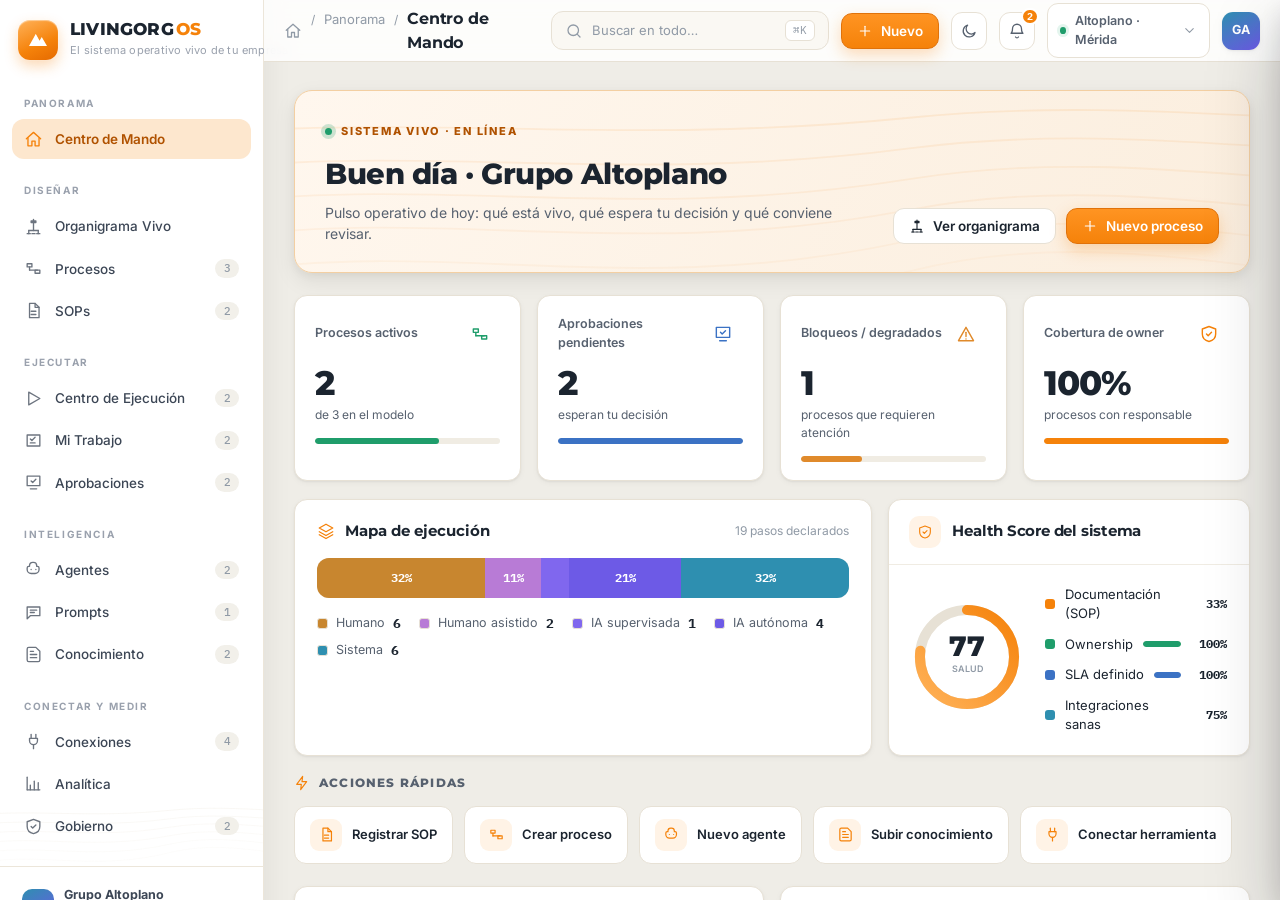
==== livingorg-os/index.html @ e72c079a "Agrega LIVINGORG OS standalone: bugs corregidos + módulo de Procesos rediseñado Nuevo directorio liv" ====
<!doctype html>
<html lang="es">
<head>
  <meta charset="utf-8" />
  <meta name="viewport" content="width=device-width, initial-scale=1" />
  <title>LIVINGORG OS · Sistema operativo vivo de tu empresa</title>
  <meta name="description" content="Dibuja cómo funciona tu empresa, decide qué hace una persona y qué la IA, ejecuta y guarda evidencia desde un solo mapa vivo." />
  <meta name="theme-color" content="#0C1420" />

  <!-- Tipografías Grupo Altoplano: Montserrat (display) + Inter (texto) + IBM Plex Mono (datos).
       Se cargan de internet; sin conexión, el sistema usa fuentes locales de respaldo. -->
  <link rel="preconnect" href="https://fonts.googleapis.com" />
  <link rel="preconnect" href="https://fonts.gstatic.com" crossorigin />
  <link href="https://fonts.googleapis.com/css2?family=Montserrat:wght@500;600;700;800&family=Inter:wght@400;500;600;700&family=IBM+Plex+Mono:wght@400;500;600&display=swap" rel="stylesheet" />

  <link rel="stylesheet" href="styles.css?v=20260830" />
</head>
<body>
  <!-- El motor construye toda la interfaz dentro de #app -->
  <div id="app" class="app"></div>

  <!-- 1) Configuración (esto editas)   2) Motor (esto normalmente no)
       El "?v=" evita que el navegador sirva una versión vieja en caché tras
       cada despliegue. Súbelo (fecha de hoy) cada vez que publiques cambios
       de config.js, app.js o styles.css. -->
  <script src="js/config.js?v=20260830"></script>
  <script src="js/app.js?v=20260830"></script>
</body>
</html>
---- livingorg-os/styles.css ----
/* ============================================================================
   LIVINGORG OS — SISTEMA DE DISEÑO  ·  Identidad Grupo Altoplano
   ----------------------------------------------------------------------------
   DOS TEMAS por tokens:  data-theme="light"  (blanco, por defecto)
                          data-theme="dark"   (sidebar navy)
   Cambia la marca desde :root sin tocar el resto. Pensado para reskin de
   software existente: usa estas variables y clases como "pack" reutilizable.
   ============================================================================ */

:root{
  /* --- Marca Altoplano (naranja / ámbar) --- */
  --brand:        #F5820A;
  --brand-strong: #E0720A;
  --brand-ink:    #B05200;   /* naranja para texto sobre claro (AA) */
  --brand-soft:   #FFF3E6;
  --brand-tint:   #FDE7CE;
  --brand-line:   #F3CFA2;
  --amber:        #FFC24A;
  --amber-soft:   #FFF5DE;

  /* --- Superficies (tema claro por defecto) --- */
  --canvas:   #EFEDE7;
  --surface:  #FFFFFF;
  --surface-2:#FAF8F3;
  --surface-3:#F2F0EA;
  --line:     #E7E1D5;
  --line-2:   #F0ECE3;

  /* --- Texto --- */
  --tx:   #1B242F;
  --tx-2: #57616F;
  --tx-3: #909AA6;

  /* --- Semántica de actores (Humano / IA / Sistema) --- */
  --a-h:   #C8862F;
  --a-hai: #B87BD6;
  --a-aih: #8067EE;
  --a-ai:  #6D5AE6;
  --a-sys: #2E8FB0;

  /* --- Estados --- */
  --ok:   #1F9D6B;  --ok-soft:#E4F5EE;
  --warn: #E08A2B;  --warn-soft:#FCEFDC;
  --err:  #D84C4C;  --err-soft:#FBE9E9;
  --info: #3B72C4;  --info-soft:#E7EFFB;

  /* --- Chrome oscuro (referencia para tokens del tema oscuro) --- */
  --ink:      #0C1420;
  --ink-2:    #121D2C;
  --ink-line: #23334A;
  --ink-text: #C4CFDE;
  --ink-mut:  #75879F;

  /* --- COMPONENTES TEMATIZABLES ------------------------------------------- */
  /* Sidebar */
  --side-bg:        #FFFFFF;
  --side-shadow:    6px 0 24px rgba(26,20,10,.05);
  --side-line:      #ECE6DA;
  --side-text:      #3C4655;
  --side-mut:       #9AA1AD;
  --side-hover:     #F3F1EC;
  --side-active-bg: var(--brand-tint);
  --side-active-tx: var(--brand-ink);
  --side-accent:    var(--brand);
  --side-brandname: var(--tx);
  --side-suffix:    var(--brand);
  --side-topo:      #E9E3D6;
  --side-count-bg:  var(--surface-3);
  --side-count-tx:  var(--tx-3);

  /* Topbar */
  --topbar-bg: rgba(255,255,255,.85);

  /* Hero del dashboard */
  --hero-bg:        linear-gradient(120deg,#FFF7EE 0%, #FBEEDE 100%);
  --hero-border:    var(--brand-line);
  --hero-text:      var(--tx);
  --hero-sub:       var(--tx-2);
  --hero-eyebrow:   var(--brand-ink);
  --hero-topo:      #F5820A;
  --hero-topo-op:   .10;
  --hero-btn-bg:    #FFFFFF;
  --hero-btn-border:var(--line);
  --hero-btn-tx:    var(--tx);
  --hero-btn-hover: var(--surface-2);

  /* --- Forma --- */
  --r-sm: 9px;
  --r:    13px;
  --r-lg: 18px;
  --r-xl: 26px;
  --r-pill: 999px;

  --sh-1: 0 1px 2px rgba(26,20,10,.05), 0 2px 6px rgba(26,20,10,.04);
  --sh-2: 0 8px 22px rgba(26,20,10,.08), 0 3px 8px rgba(26,20,10,.05);
  --sh-3: 0 30px 70px rgba(12,20,32,.22), 0 10px 26px rgba(12,20,32,.12);
  --sh-brand: 0 6px 16px rgba(245,130,10,.28);

  --ff-display: "Montserrat", "Inter", system-ui, sans-serif;
  --ff-body:    "Inter", system-ui, -apple-system, "Segoe UI", Roboto, sans-serif;
  --ff-mono:    "IBM Plex Mono", ui-monospace, SFMono-Regular, Menlo, monospace;

  --sidebar-w: 264px;
  --topbar-h:  62px;
}

/* ============================================================================
   TEMA OSCURO  (sidebar navy + hero navy; el contenido sigue claro)
   ============================================================================ */
[data-theme="dark"]{
  --side-bg:        radial-gradient(120% 60% at 50% -10%, #16233a 0%, transparent 60%), #0C1420;
  --side-shadow:    none;
  --side-line:      #23334A;
  --side-text:      #C4CFDE;
  --side-mut:       #75879F;
  --side-hover:     #121D2C;
  --side-active-bg: linear-gradient(90deg,rgba(245,130,10,.20),rgba(245,130,10,.05));
  --side-active-tx: #FFFFFF;
  --side-accent:    var(--amber);
  --side-brandname: #FFFFFF;
  --side-suffix:    var(--amber);
  --side-topo:      #2B3C56;
  --side-count-bg:  rgba(255,255,255,.06);
  --side-count-tx:  var(--ink-mut);

  --hero-bg:        linear-gradient(120deg,#12203a 0%, #0C1420 60%);
  --hero-border:    var(--line);
  --hero-text:      #FFFFFF;
  --hero-sub:       #AEBBCD;
  --hero-eyebrow:   var(--amber);
  --hero-topo:      #FF9422;
  --hero-topo-op:   .14;
  --hero-btn-bg:    rgba(255,255,255,.08);
  --hero-btn-border:rgba(255,255,255,.16);
  --hero-btn-tx:    #FFFFFF;
  --hero-btn-hover: rgba(255,255,255,.15);
}

*{ box-sizing:border-box; }
svg.ico{ width:18px; height:18px; flex:none; display:block; }
html,body{ height:100%; }
body{
  margin:0; font-family:var(--ff-body); color:var(--tx);
  background:var(--canvas); font-size:14px; line-height:1.5;
  -webkit-font-smoothing:antialiased; text-rendering:optimizeLegibility;
}
h1,h2,h3,h4{ font-family:var(--ff-display); font-weight:700; letter-spacing:-.015em; margin:0; color:var(--tx); }
h1{ font-weight:800; }
a{ color:var(--brand-ink); text-decoration:none; }
button{ font-family:inherit; }
::selection{ background:var(--brand-tint); color:var(--brand-ink); }

*::-webkit-scrollbar{ width:11px; height:11px; }
*::-webkit-scrollbar-thumb{ background:#d9cfbe; border-radius:20px; border:3px solid transparent; background-clip:content-box; }
*::-webkit-scrollbar-thumb:hover{ background:#c7bca7; background-clip:content-box; }

/* Firma: curvas de nivel topográficas -------------------------------------- */
.topo{ position:absolute; inset:0; pointer-events:none; overflow:hidden; }
.topo svg{ position:absolute; width:140%; height:auto; }
.topo path{ fill:none; }

/* ============================================================================
   LAYOUT
   ============================================================================ */
.app{ display:grid; grid-template-columns:var(--sidebar-w) 1fr; height:100vh; overflow:hidden; }
.app.collapsed{ --sidebar-w:76px; }

/* ---- Barra lateral --------------------------------------------------------*/
.sidebar{
  background:var(--side-bg); color:var(--side-text); display:flex; flex-direction:column;
  border-right:1px solid var(--side-line); min-width:0; position:relative; box-shadow:var(--side-shadow); z-index:2;
}
.brand{ display:flex; align-items:center; gap:12px; padding:20px 18px 18px; position:relative; z-index:1; }
.brand .mark{ width:40px; height:40px; flex:none; border-radius:12px; display:grid; place-items:center;
  background:linear-gradient(155deg,#FFB259,#F5820A 60%,#E56A00);
  box-shadow:0 0 0 1px rgba(255,255,255,.10), inset 0 1px 1px rgba(255,255,255,.45), 0 6px 14px rgba(245,130,10,.30); }
.brand .mark svg{ width:24px; height:24px; display:block; }
.brand .name{ font-family:var(--ff-display); font-weight:800; font-size:17px; color:var(--side-brandname); letter-spacing:.2px; white-space:nowrap; line-height:1; }
.brand .name span{ color:var(--side-suffix); font-weight:800; margin-left:2px; }
.brand .tag{ font-size:11px; color:var(--side-mut); margin-top:4px; white-space:nowrap; letter-spacing:.02em; }
.collapsed .brand{ justify-content:center; padding:20px 0 18px; }
.collapsed .brand .txt{ display:none; }

.sidebar .topo{ inset:auto 0 0 0; height:180px; color:var(--side-topo); opacity:.55; z-index:0; }

.nav{ flex:1; overflow-y:auto; padding:6px 12px 18px; position:relative; z-index:1; }
.nav-group{ margin-top:18px; }
.nav-group:first-child{ margin-top:6px; }
.nav-group > .g-title{
  font-size:10px; text-transform:uppercase; letter-spacing:.16em; color:var(--side-mut);
  padding:6px 12px; font-weight:700;
}
.collapsed .g-title{ opacity:0; height:10px; padding:0; overflow:hidden; }
.nav-item{
  display:flex; align-items:center; gap:12px; padding:10px 12px; border-radius:12px;
  color:var(--side-text); cursor:pointer; font-size:13.5px; font-weight:500; white-space:nowrap;
  position:relative; transition:background .14s, color .14s; margin:2px 0;
}
.nav-item:hover{ background:var(--side-hover); }
.nav-item.active{ background:var(--side-active-bg); color:var(--side-active-tx); font-weight:600; }
.nav-item.active .ico{ color:var(--side-accent); opacity:1; }
[data-theme="dark"] .nav-item.active::before{ content:""; position:absolute; left:-2px; top:9px; bottom:9px; width:3px; border-radius:0 3px 3px 0; background:linear-gradient(var(--amber),var(--brand)); }
.nav-item .ico{ flex:none; width:19px; height:19px; opacity:.75; }
.nav-item:hover .ico{ opacity:1; }
.nav-item .count{ margin-left:auto; font-size:11px; color:var(--side-count-tx); font-family:var(--ff-mono);
  background:var(--side-count-bg); padding:1px 8px; border-radius:20px; min-width:24px; text-align:center; }
.nav-item.active .count{ color:var(--brand-ink); background:#fff; }
[data-theme="dark"] .nav-item.active .count{ color:var(--amber); background:rgba(245,130,10,.14); }
.collapsed .nav-item{ justify-content:center; padding:12px 0; }
.collapsed .nav-item .txt, .collapsed .nav-item .count{ display:none; }

.side-foot{ padding:12px; border-top:1px solid var(--side-line); position:relative; z-index:1; }
.side-user{ display:flex; align-items:center; gap:10px; padding:8px 10px; border-radius:12px; cursor:pointer; }
.side-user:hover{ background:var(--side-hover); }
.side-user .av{ width:32px; height:32px; border-radius:10px; flex:none; display:grid; place-items:center;
  color:#fff; font-weight:700; font-size:12px; background:linear-gradient(150deg,var(--a-sys),var(--a-ai)); }
.side-user .su-txt b{ display:block; color:var(--side-text); font-size:12.5px; font-weight:700; line-height:1.2; }
.side-user .su-txt span{ font-size:11px; color:var(--side-mut); }
.collapsed .side-user .su-txt, .collapsed .collapse-btn .txt{ display:none; }
.collapse-btn{
  width:100%; display:flex; align-items:center; gap:11px; background:transparent; border:0; color:var(--side-mut);
  padding:9px 10px; border-radius:10px; cursor:pointer; font-size:12.5px; margin-top:4px; transition:.14s;
}
.collapse-btn:hover{ background:var(--side-hover); color:var(--side-text); }
.collapse-btn .ico{ transition:transform .2s; }
.collapsed .collapse-btn .ico{ transform:rotate(180deg); }

/* ---- Área principal -------------------------------------------------------*/
.main{ display:flex; flex-direction:column; min-width:0; height:100vh; }
.topbar{
  height:var(--topbar-h); flex:none; background:var(--topbar-bg); backdrop-filter:saturate(140%) blur(8px);
  border-bottom:1px solid var(--line); display:flex; align-items:center; gap:12px; padding:0 20px; z-index:20;
}
.crumb{ display:flex; align-items:baseline; gap:9px; }
.crumb .home{ color:var(--tx-3); display:flex; align-self:center; }
.crumb .sep{ color:var(--tx-3); font-size:12px; }
.crumb .cur{ font-family:var(--ff-display); font-weight:700; font-size:15.5px; letter-spacing:-.01em; }
.top-spacer{ flex:1; }
.search{
  display:flex; align-items:center; gap:9px; background:var(--surface-2); border:1px solid var(--line);
  border-radius:12px; padding:8px 13px; color:var(--tx-3); cursor:text; width:300px; max-width:30vw; transition:.14s;
}
.search:hover{ border-color:var(--brand-line); background:var(--surface); }
.search .lbl{ font-size:13px; }
.search .kbd{ margin-left:auto; font-family:var(--ff-mono); font-size:11px; background:var(--surface); border:1px solid var(--line);
  border-radius:6px; padding:1px 7px; color:var(--tx-3); }
.top-btn{ display:grid; place-items:center; width:38px; height:38px; border-radius:11px; border:1px solid var(--line);
  background:var(--surface); color:var(--tx-2); cursor:pointer; position:relative; transition:.14s; }
.top-btn:hover{ border-color:var(--brand-line); color:var(--brand-ink); background:var(--brand-soft); }
.top-btn .dot{ position:absolute; top:-5px; right:-5px; min-width:17px; height:17px; padding:0 4px; border-radius:20px;
  background:var(--brand); color:#fff; font-size:9.5px; font-weight:800; display:grid; place-items:center; border:2px solid var(--surface); font-family:var(--ff-mono); }
.ws-pick{ display:flex; align-items:center; gap:9px; padding:8px 12px; border:1px solid var(--line); border-radius:11px;
  background:var(--surface); cursor:pointer; font-size:12.5px; font-weight:600; color:var(--tx-2); transition:.14s; }
.ws-pick:hover{ border-color:var(--brand-line); }
.ws-pick .dot{ width:7px; height:7px; border-radius:50%; background:var(--ok); box-shadow:0 0 0 3px var(--ok-soft); }
.ws-pick .ico{ width:15px; height:15px; color:var(--tx-3); }
.avatar{ width:38px; height:38px; border-radius:11px; background:linear-gradient(150deg,var(--a-sys),var(--a-ai)); color:#fff;
  display:grid; place-items:center; font-weight:700; font-size:12.5px; flex:none; cursor:pointer; box-shadow:var(--sh-1); }

.view{ flex:1; overflow-y:auto; }
.wrap{ max-width:1240px; margin:0 auto; padding:28px 30px 90px; }
.wrap.wide{ max-width:none; }
.route-in{ animation:routeIn .32s cubic-bezier(.22,.61,.36,1); }
@keyframes routeIn{ from{ opacity:0; transform:translateY(8px); } to{ opacity:1; transform:none; } }

/* ============================================================================
   COMPONENTES BÁSICOS
   ============================================================================ */
.btn{
  display:inline-flex; align-items:center; gap:8px; border:1px solid var(--line); background:var(--surface);
  color:var(--tx); padding:9px 15px; border-radius:11px; font-size:13.5px; font-weight:600; cursor:pointer;
  transition:.14s; white-space:nowrap;
}
.btn:hover{ border-color:#d9cfbc; background:var(--surface-2); }
.btn .ico{ width:16px; height:16px; }
.btn.primary{ background:linear-gradient(180deg,#FF9422,var(--brand)); border-color:var(--brand-strong); color:#fff; box-shadow:var(--sh-brand); }
.btn.primary:hover{ background:linear-gradient(180deg,var(--brand),var(--brand-strong)); border-color:var(--brand-strong); transform:translateY(-1px); }
.btn.primary:active{ transform:none; }
.btn.ghost{ background:transparent; border-color:transparent; color:var(--tx-2); }
.btn.ghost:hover{ background:var(--surface-3); color:var(--tx); }
.btn.danger{ color:var(--err); border-color:#eecaca; }
.btn.danger:hover{ background:var(--err-soft); }
.btn.sm{ padding:6px 12px; font-size:12.5px; border-radius:9px; }
.btn.icon{ padding:9px; }
.btn.icon.sm{ padding:6px; }
.btn:focus-visible, .top-btn:focus-visible, .nav-item:focus-visible{ outline:2px solid var(--brand); outline-offset:2px; }

.pagehead{ display:flex; align-items:flex-end; gap:16px; margin-bottom:24px; }
.pagehead .h-txt .eyebrow{ font-size:11px; font-weight:800; letter-spacing:.14em; text-transform:uppercase; color:var(--brand-ink);
  display:inline-flex; align-items:center; gap:8px; margin-bottom:10px; }
.pagehead .h-txt .eyebrow::after{ content:""; width:26px; height:2px; border-radius:2px; background:var(--brand); }
.pagehead .h-txt h1{ font-size:27px; }
.pagehead .h-txt p{ color:var(--tx-2); margin:8px 0 0; max-width:64ch; font-size:14px; }
.pagehead .h-actions{ margin-left:auto; display:flex; gap:9px; }

/* Badges / chips ------------------------------------------------------------*/
.badge{ display:inline-flex; align-items:center; gap:6px; font-size:12px; font-weight:600; padding:3px 10px;
  border-radius:20px; background:var(--surface-3); color:var(--tx-2); white-space:nowrap; border:1px solid var(--line-2); }
.badge .ico{ width:13px; height:13px; }
.badge .d{ width:7px; height:7px; border-radius:50%; background:currentColor; }
.badge.ring .d{ background:transparent; box-shadow:inset 0 0 0 1.5px currentColor; }
.badge.hollow .d{ background:transparent; border:1.5px solid currentColor; }
.badge.pulse .d{ animation:pulse 1.8s ease-in-out infinite; }
.badge.solid{ background:var(--brand-soft); color:var(--brand-ink); border-color:var(--brand-line); }

.actor{ display:inline-flex; align-items:center; gap:6px; font-size:11.5px; font-weight:700; padding:3px 9px 3px 6px;
  border-radius:7px; color:#fff; letter-spacing:.02em; }
.actor .k{ font-family:var(--ff-mono); font-size:10px; opacity:.95; background:rgba(255,255,255,.22); padding:1px 5px; border-radius:5px; }

.risk-pill{ font-size:12px; font-weight:700; padding:3px 10px; border-radius:7px; }

/* Tarjetas ------------------------------------------------------------------*/
.card{ background:var(--surface); border:1px solid var(--line); border-radius:var(--r); box-shadow:var(--sh-1); }
.grid{ display:grid; gap:16px; }
.g-2{ grid-template-columns:repeat(2,1fr); } .g-3{ grid-template-columns:repeat(3,1fr); } .g-4{ grid-template-columns:repeat(4,1fr); }
@media(max-width:1080px){ .g-3,.g-4{ grid-template-columns:repeat(2,1fr);} }
@media(max-width:720px){ .g-2,.g-3,.g-4{ grid-template-columns:1fr;} }

/* Tabla / lista -------------------------------------------------------------*/
.toolbar{ display:flex; align-items:center; gap:10px; margin-bottom:16px; }
.toolbar .filter{ display:flex; align-items:center; gap:9px; background:var(--surface); border:1px solid var(--line);
  border-radius:12px; padding:9px 13px; min-width:220px; flex:1; max-width:380px; color:var(--tx-3); transition:.14s; }
.toolbar .filter:focus-within{ border-color:var(--brand); box-shadow:0 0 0 3px var(--brand-soft); }
.toolbar .filter input{ border:0; outline:0; background:transparent; width:100%; font-size:13.5px; color:var(--tx); font-family:inherit; }
.chip-toggle{ display:flex; gap:0; border:1px solid var(--line); border-radius:11px; overflow:hidden; background:var(--surface); }
.chip-toggle button{ border:0; background:transparent; padding:8px 14px; font-size:12.5px; font-weight:600; color:var(--tx-2); cursor:pointer;
  display:flex; align-items:center; gap:7px; transition:.12s; }
.chip-toggle button + button{ border-left:1px solid var(--line); }
.chip-toggle button.on{ background:var(--brand); color:#fff; }
.chip-toggle button .ico{ width:15px; height:15px; }

.tbl{ width:100%; border-collapse:separate; border-spacing:0; background:var(--surface);
  border:1px solid var(--line); border-radius:var(--r); overflow:hidden; box-shadow:var(--sh-1); }
.tbl th{ text-align:left; font-size:10.5px; text-transform:uppercase; letter-spacing:.1em; color:var(--tx-3);
  font-weight:700; padding:13px 18px; background:var(--surface-2); border-bottom:1px solid var(--line); }
.tbl td{ padding:14px 18px; border-bottom:1px solid var(--line-2); font-size:13.5px; vertical-align:middle; }
.tbl tr:last-child td{ border-bottom:0; }
.tbl tbody tr{ cursor:pointer; transition:background .12s; }
.tbl tbody tr:hover{ background:var(--brand-soft); }
.tbl .name-cell{ font-weight:600; color:var(--tx); display:flex; align-items:center; gap:11px; }
.tbl .name-cell .rico{ width:34px; height:34px; border-radius:10px; flex:none; display:grid; place-items:center; color:#fff; }
.tbl .name-cell .rico .ico{ width:17px; height:17px; }
.tbl .name-cell b{ display:block; }
.tbl .name-cell small{ display:block; color:var(--tx-3); font-weight:400; margin-top:1px; }
.rowmenu{ opacity:0; transition:.12s; } tr:hover .rowmenu{ opacity:1; }

/* Estado vacío --------------------------------------------------------------*/
.empty{ text-align:center; padding:66px 22px; color:var(--tx-3); position:relative; overflow:hidden; border-radius:var(--r);
  background:var(--surface); border:1px solid var(--line); }
.empty .topo{ color:var(--brand); opacity:.06; }
.empty .e-ico{ width:64px; height:64px; margin:0 auto 16px; border-radius:19px; background:var(--brand-soft);
  border:1px solid var(--brand-line); display:grid; place-items:center; color:var(--brand); position:relative; }
.empty .e-ico .ico{ width:28px; height:28px; }
.empty h3{ color:var(--tx); margin-bottom:7px; font-size:17px; position:relative; }
.empty p{ max-width:46ch; margin:0 auto 20px; position:relative; }

/* ============================================================================
   DRAWER (Inspector / contrato operativo)
   ============================================================================ */
.scrim{ position:fixed; inset:0; background:rgba(12,20,32,.40); backdrop-filter:blur(3px); z-index:60;
  opacity:0; pointer-events:none; transition:opacity .2s; }
.scrim.show{ opacity:1; pointer-events:auto; }

.drawer{ position:fixed; top:0; right:0; height:100vh; width:min(580px,96vw); background:var(--surface);
  box-shadow:var(--sh-3); z-index:70; transform:translateX(100%); transition:transform .3s cubic-bezier(.4,0,.2,1);
  display:flex; flex-direction:column; }
.drawer.show{ transform:translateX(0); }
.drawer-head{ padding:20px 24px 16px; border-bottom:1px solid var(--line); position:relative;
  background:linear-gradient(180deg,var(--surface-2),var(--surface)); }
.drawer-head .eyebrow{ font-size:10.5px; text-transform:uppercase; letter-spacing:.12em; color:var(--brand-ink); font-weight:800;
  display:inline-flex; align-items:center; gap:8px; }
.drawer-head .eyebrow .di{ width:26px; height:26px; border-radius:8px; display:grid; place-items:center; color:#fff; }
.drawer-head .eyebrow .di .ico{ width:15px; height:15px; }
.drawer-head h2{ font-size:22px; margin-top:10px; }
.drawer-head .meta{ display:flex; flex-wrap:wrap; gap:8px; margin-top:14px; }
.drawer-body{ flex:1; overflow-y:auto; padding:18px 24px 40px; }
.drawer-foot{ border-top:1px solid var(--line); padding:14px 24px; display:flex; gap:9px; background:var(--surface-2); }
.x-close{ position:absolute; top:18px; right:20px; }

.field-row{ padding:14px 0; border-bottom:1px solid var(--line-2); }
.field-row:last-child{ border-bottom:0; }
.field-row .fl{ font-size:11px; text-transform:uppercase; letter-spacing:.07em; color:var(--tx-3); font-weight:700; margin-bottom:6px; }
.field-row .fv{ font-size:14px; color:var(--tx); white-space:pre-wrap; line-height:1.6; }
.field-row .fv.mono{ font-family:var(--ff-mono); font-size:12.5px; background:var(--ink); color:#dfe6f0;
  border-radius:11px; padding:14px 15px; overflow:auto; line-height:1.6; }
.field-row .fv.empty{ color:var(--tx-3); font-style:italic; }
.section-title{ font-family:var(--ff-display); font-size:11.5px; text-transform:uppercase; letter-spacing:.12em;
  color:var(--brand-ink); font-weight:800; margin:26px 0 6px; display:flex; align-items:center; gap:9px; }
.section-title::after{ content:""; flex:1; height:1px; background:var(--line); }

.filechips{ display:flex; flex-wrap:wrap; gap:8px; }
.filechip{ display:flex; align-items:center; gap:10px; border:1px solid var(--line); border-radius:11px; padding:9px 12px;
  background:var(--surface-2); font-size:12.5px; }
.filechip .fi{ width:32px; height:32px; border-radius:8px; display:grid; place-items:center; color:#fff; flex:none;
  font-family:var(--ff-mono); font-size:9.5px; font-weight:700; background:var(--info); }
.filechip .fmeta b{ display:block; font-weight:600; max-width:210px; overflow:hidden; text-overflow:ellipsis; white-space:nowrap; }
.filechip .fmeta span{ color:var(--tx-3); font-size:11px; }
.filechip a.dl{ margin-left:6px; color:var(--tx-3); } .filechip a.dl:hover{ color:var(--brand-ink); }
.filechip button.rm{ border:0; background:transparent; color:var(--tx-3); cursor:pointer; padding:2px; }
.filechip button.rm:hover{ color:var(--err); }

/* ============================================================================
   MODAL / FORMULARIO (Crear / Editar) — campos amplios
   ============================================================================ */
.modal{ position:fixed; inset:0; z-index:80; display:grid; place-items:start center; padding:44px 16px;
  overflow-y:auto; opacity:0; pointer-events:none; transition:opacity .18s; }
.modal.show{ opacity:1; pointer-events:auto; }
.modal .sheet{ width:min(800px,100%); background:var(--surface); border-radius:var(--r-xl); box-shadow:var(--sh-3);
  transform:translateY(14px) scale(.99); transition:transform .22s; overflow:hidden; }
.modal.show .sheet{ transform:none; }
.sheet-head{ padding:22px 26px 16px; border-bottom:1px solid var(--line); position:sticky; top:0; z-index:2;
  background:linear-gradient(180deg,var(--surface-2),var(--surface)); overflow:hidden; }
.sheet-head .topo{ color:var(--brand); opacity:.05; }
.sheet-head .eyebrow{ font-size:11px; text-transform:uppercase; letter-spacing:.12em; color:var(--brand-ink); font-weight:800;
  display:inline-flex; align-items:center; gap:8px; position:relative; }
.sheet-head .eyebrow .di{ width:26px; height:26px; border-radius:8px; display:grid; place-items:center; color:#fff; }
.sheet-head .eyebrow .di .ico{ width:15px; height:15px; }
.sheet-head h2{ font-size:22px; margin-top:9px; position:relative; }
.sheet-head p{ color:var(--tx-2); margin:9px 0 0; font-size:13px; max-width:68ch; position:relative; }
.sheet-body{ padding:22px 26px; max-height:calc(100vh - 260px); overflow-y:auto; }
.sheet-foot{ padding:15px 26px; border-top:1px solid var(--line); display:flex; align-items:center; gap:10px;
  position:sticky; bottom:0; background:var(--surface); z-index:2; }
.sheet-foot .spacer{ flex:1; }
.sheet-foot .hint{ font-size:12px; color:var(--tx-3); display:flex; align-items:center; gap:6px; }

.form-grid{ display:grid; grid-template-columns:1fr 1fr; gap:17px 20px; }
.fgroup{ display:flex; flex-direction:column; gap:7px; }
.fgroup.col2{ grid-column:1 / -1; }
.fgroup > label{ font-size:12.5px; font-weight:600; color:var(--tx); display:flex; align-items:center; gap:6px; }
.fgroup > label .req{ color:var(--err); }
.fgroup .fhelp{ font-size:11.5px; color:var(--tx-3); line-height:1.45; }
.form-section{ grid-column:1 / -1; font-family:var(--ff-display); font-size:11.5px; text-transform:uppercase; letter-spacing:.12em;
  color:var(--brand-ink); font-weight:800; padding:14px 0 2px; margin-top:8px; display:flex; align-items:center; gap:10px; }
.form-section::before{ content:""; width:20px; height:2px; border-radius:2px; background:var(--brand); }
.form-section::after{ content:""; flex:1; height:1px; background:var(--line-2); }
.form-section:first-child{ margin-top:0; padding-top:0; }

.inp, .ta{ width:100%; border:1px solid var(--line); border-radius:11px; padding:11px 13px; font-family:inherit;
  font-size:14px; color:var(--tx); background:var(--surface); outline:none; transition:border .14s, box-shadow .14s; }
.inp::placeholder, .ta::placeholder{ color:#b3a998; }
.inp:hover, .ta:hover{ border-color:#dccfba; }
.inp:focus, .ta:focus{ border-color:var(--brand); box-shadow:0 0 0 3px var(--brand-soft); }
select.inp{ appearance:none; background-image:url("data:image/svg+xml;utf8,<svg xmlns='http://www.w3.org/2000/svg' width='16' height='16' fill='none' stroke='%238593A2' stroke-width='2'><path d='M4 6l4 4 4-4'/></svg>");
  background-repeat:no-repeat; background-position:right 12px center; padding-right:36px; cursor:pointer; }
.ta{ resize:vertical; min-height:96px; line-height:1.6; }
.ta.long{ min-height:220px; font-family:var(--ff-mono); font-size:13px; }
.ta.grow{ overflow:hidden; }

/* Tags input */
.tags{ display:flex; flex-wrap:wrap; gap:7px; border:1px solid var(--line); border-radius:11px; padding:8px 9px; background:var(--surface); transition:.14s; }
.tags:focus-within{ border-color:var(--brand); box-shadow:0 0 0 3px var(--brand-soft); }
.tags .tg{ display:inline-flex; align-items:center; gap:6px; background:var(--brand-soft); color:var(--brand-ink);
  font-weight:600; font-size:12px; padding:4px 5px 4px 10px; border-radius:7px; border:1px solid var(--brand-line); }
.tags .tg button{ border:0; background:transparent; color:inherit; cursor:pointer; opacity:.7; padding:0 2px; font-size:14px; line-height:1; }
.tags .tg button:hover{ opacity:1; }
.tags input{ border:0; outline:0; flex:1; min-width:130px; font-size:13.5px; padding:5px; background:transparent; font-family:inherit; }

/* Dropzone de archivos */
.dropzone{ border:1.5px dashed var(--brand-line); border-radius:var(--r); padding:24px; text-align:center; background:var(--brand-soft);
  cursor:pointer; transition:.16s; color:var(--tx-2); }
.dropzone:hover, .dropzone.drag{ border-color:var(--brand); background:var(--brand-tint); color:var(--brand-ink); transform:translateY(-1px); }
.dropzone .dz-ico{ width:40px; height:40px; margin:0 auto 10px; color:var(--brand); }
.dropzone b{ color:var(--tx); } .dropzone small{ display:block; color:var(--tx-3); margin-top:4px; font-size:11.5px; }
.dz-list{ display:flex; flex-direction:column; gap:8px; margin-top:12px; }

/* Selector de actor (segmentado) */
.actor-seg{ display:flex; flex-wrap:wrap; gap:8px; }
.actor-seg button{ border:1px solid var(--line); background:var(--surface); padding:9px 12px; border-radius:10px; cursor:pointer;
  font-size:12px; font-weight:600; color:var(--tx-2); display:flex; align-items:center; gap:8px; transition:.12s; }
.actor-seg button:hover{ border-color:#dccfba; }
.actor-seg button .swatch{ width:10px; height:10px; border-radius:3px; }
.actor-seg button.on{ border-color:currentColor; box-shadow:0 0 0 2px var(--brand-soft) inset; color:var(--tx); background:var(--surface-2); }

/* Editor de PASOS del proceso */
.steps{ display:flex; flex-direction:column; gap:9px; }
.step{ display:flex; align-items:center; gap:12px; border:1px solid var(--line); border-radius:12px; padding:10px 12px; background:var(--surface); transition:.12s; }
.step:hover{ border-color:#dccfba; }
.step .num{ width:26px; height:26px; border-radius:50%; background:var(--brand); color:#fff; display:grid; place-items:center;
  font-size:11px; font-weight:800; font-family:var(--ff-mono); flex:none; box-shadow:0 2px 5px rgba(245,130,10,.3); }
.step input.st-name{ flex:1; border:0; outline:0; font-size:13.5px; background:transparent; font-family:inherit; color:var(--tx); }
.step .st-actor{ font-size:11px; font-weight:700; padding:4px 9px; border-radius:7px; color:#fff; cursor:pointer; border:0; font-family:var(--ff-mono); }
.step .st-del{ border:0; background:transparent; color:var(--tx-3); cursor:pointer; padding:2px; } .step .st-del:hover{ color:var(--err); }
.steps.read{ gap:0; }
.steps.read .step{ position:relative; border:0; border-radius:0; padding:12px 0; }
.steps.read .step:not(:last-child)::after{ content:""; position:absolute; left:12px; top:38px; bottom:-1px; width:2px; background:var(--line); }
.steps.read .step .num{ background:var(--surface); color:var(--brand-ink); border:2px solid var(--brand); box-shadow:none; z-index:1; }

/* --- Pasos: orden, divulgación progresiva y metadatos de lectura -------- */
.st-order{ display:flex; align-items:center; gap:2px; flex:none; }
.st-order .num{ margin:0 2px; }
.st-ord{ border:0; background:transparent; color:var(--tx-3); cursor:pointer; padding:2px; border-radius:6px; display:grid; place-items:center; }
.st-ord .ico{ width:13px; height:13px; }
.st-ord:first-child .ico{ transform:rotate(90deg); }
.st-ord:last-child .ico{ transform:rotate(-90deg); }
.st-ord:hover:not(:disabled){ background:var(--surface-2); color:var(--tx); }
.st-ord:disabled{ opacity:.3; cursor:default; }
.st-more{ border:1px solid transparent; background:transparent; color:var(--tx-3); cursor:pointer; padding:4px; border-radius:7px; display:grid; place-items:center; flex:none; }
.st-more:hover, .st-more[aria-expanded="true"]{ background:var(--brand-soft); color:var(--brand-ink); }
.st-more.has:not([aria-expanded="true"]){ color:var(--brand); border-color:var(--brand-soft); }
.step-extra{ display:grid; grid-template-columns:1fr 1fr; gap:10px 14px; padding:12px 14px 14px 50px; margin:-6px 0 3px; }
.step-extra .fgroup > label{ font-size:11.5px; }
.step-extra .fgroup.col2{ grid-column:1 / -1; }
.st-ctrl{ display:flex; align-items:center; gap:7px; font-size:12.5px; color:var(--tx); cursor:pointer; }
.step-meta{ display:flex; flex-wrap:wrap; gap:6px; padding:0 0 10px 38px; margin-top:-4px; }
.step-meta .badge{ font-size:11px; padding:3px 8px; }
.inp.sm{ padding:7px 10px; font-size:12.5px; border-radius:9px; }

/* --- Metas por cadencia -------------------------------------------------- */
.metas{ display:flex; flex-direction:column; gap:8px; }
.meta-row{ display:flex; align-items:center; gap:8px; flex-wrap:wrap; border:1px solid var(--line); border-radius:12px; padding:9px 11px; background:var(--surface); }
.meta-row select.inp.sm{ width:auto; }
.meta-row.read{ border:0; border-radius:0; padding:9px 0; border-bottom:1px dashed var(--line); flex-wrap:nowrap; }
.meta-row.read:last-child{ border-bottom:0; }
.metas.read{ gap:0; }

/* --- Asistente de proceso (wizard) --------------------------------------- */
.sheet.wizard{ width:min(900px,100%); }
.mode-choice{ display:grid; grid-template-columns:1fr 1fr; gap:16px; }
.mode-card{ border:1.5px solid var(--line); border-radius:16px; padding:20px 18px; cursor:pointer; transition:.14s; }
.mode-card:hover, .mode-card:focus-visible{ border-color:var(--brand); box-shadow:0 6px 18px rgba(245,130,10,.12); outline:none; transform:translateY(-1px); }
.mode-card .mc-ico{ width:38px; height:38px; border-radius:11px; background:var(--brand-soft); color:var(--brand-ink); display:grid; place-items:center; margin-bottom:10px; }
.mode-card b{ display:block; font-family:var(--ff-display); font-size:15px; margin-bottom:2px; }
.mode-card > span{ display:block; font-size:11.5px; color:var(--brand-ink); font-weight:700; text-transform:uppercase; letter-spacing:.06em; margin-bottom:8px; }
.mode-card p{ font-size:12.5px; color:var(--tx-2); line-height:1.5; margin:0; }
.wiz-steps{ display:flex; gap:4px; margin-top:14px; overflow-x:auto; padding-bottom:2px; }
.wiz-step{ display:flex; align-items:center; gap:7px; border:0; background:transparent; padding:7px 10px; border-radius:9px; cursor:pointer; flex:none; color:var(--tx-3); }
.wiz-step:disabled{ cursor:default; opacity:.5; }
.wiz-step:not(:disabled):hover{ background:var(--surface-2); }
.wiz-num{ width:22px; height:22px; border-radius:50%; border:1.5px solid var(--line-2); display:grid; place-items:center; font-size:10.5px; font-weight:800; font-family:var(--ff-mono); flex:none; }
.wiz-num .ico{ width:12px; height:12px; }
.wiz-lbl{ font-size:11.5px; font-weight:600; white-space:nowrap; }
.wiz-step.on{ color:var(--brand-ink); }
.wiz-step.on .wiz-num{ border-color:var(--brand); background:var(--brand); color:#fff; }
.wiz-step.done .wiz-num{ border-color:var(--ok); color:var(--ok); }
.wiz-step.done{ color:var(--tx); }

/* ============================================================================
   CENTRO DE MANDO (Dashboard)
   ============================================================================ */
.hero{ position:relative; overflow:hidden; border-radius:var(--r-lg); border:1px solid var(--hero-border);
  background:var(--hero-bg); color:var(--hero-text); padding:28px 30px; margin-bottom:22px; box-shadow:var(--sh-2); }
.hero .topo{ color:var(--hero-topo); opacity:var(--hero-topo-op); }
.hero .h-inner{ position:relative; display:flex; align-items:flex-end; gap:20px; flex-wrap:wrap; }
.hero .h-lead{ flex:1; min-width:260px; }
.hero .eyebrow{ font-size:11px; font-weight:800; letter-spacing:.16em; text-transform:uppercase; color:var(--hero-eyebrow);
  display:inline-flex; align-items:center; gap:9px; }
.hero .eyebrow .d{ width:7px; height:7px; border-radius:50%; background:var(--ok); box-shadow:0 0 0 4px rgba(31,157,107,.22); animation:pulse 2.4s ease-in-out infinite; }
.hero h1{ color:var(--hero-text); font-size:29px; margin:12px 0 6px; }
.hero p{ color:var(--hero-sub); margin:0; max-width:60ch; font-size:14px; }
.hero .h-actions{ display:flex; gap:10px; }
.hero .h-actions .btn{ background:var(--hero-btn-bg); border-color:var(--hero-btn-border); color:var(--hero-btn-tx); }
.hero .h-actions .btn:hover{ background:var(--hero-btn-hover); }
.hero .h-actions .btn.primary{ background:linear-gradient(180deg,#FF9422,var(--brand)); border-color:var(--brand-strong); color:#fff; }

/* KPI cards con medidor real */
.kpi-card{ padding:18px 20px; position:relative; overflow:hidden; transition:.16s; }
.kpi-card:hover{ box-shadow:var(--sh-2); transform:translateY(-2px); border-color:#ddd2bf; }
.kpi-card .k-top{ display:flex; align-items:center; justify-content:space-between; }
.kpi-card .k-label{ font-size:12.5px; color:var(--tx-2); font-weight:600; }
.kpi-ico{ width:40px; height:40px; border-radius:12px; display:grid; place-items:center; flex:none; }
.kpi-ico .ico{ width:20px; height:20px; }
.kpi-card .k-val{ font-family:var(--ff-display); font-size:34px; font-weight:800; margin-top:12px; letter-spacing:-.03em; line-height:1; }
.kpi-card .k-val small{ font-size:16px; color:var(--tx-3); font-weight:600; letter-spacing:0; }
.kpi-card .k-sub{ font-size:12px; color:var(--tx-2); margin-top:6px; }
.kpi-card .k-meter{ height:6px; border-radius:6px; background:var(--line-2); margin-top:14px; overflow:hidden; }
.kpi-card .k-meter i{ display:block; height:100%; border-radius:6px; }

/* Panel de "mapa de ejecución" (firma: lenguaje Humano/IA/Sistema) */
.execmap{ padding:20px 22px; }
.execmap .em-head{ display:flex; align-items:center; gap:10px; margin-bottom:16px; }
.execmap .em-head .ico{ color:var(--brand); }
.execmap .em-bar{ display:flex; height:40px; border-radius:12px; overflow:hidden; box-shadow:inset 0 0 0 1px var(--line); }
.execmap .em-bar .seg{ display:flex; align-items:center; justify-content:center; color:#fff; font-weight:800; font-size:12px;
  font-family:var(--ff-mono); min-width:0; transition:.2s; }
.execmap .em-bar .seg:hover{ filter:brightness(1.06); }
.execmap .em-legend{ display:flex; flex-wrap:wrap; gap:8px 18px; margin-top:16px; }
.execmap .em-legend .li{ display:flex; align-items:center; gap:8px; font-size:12.5px; color:var(--tx-2); }
.execmap .em-legend .li .sw{ width:11px; height:11px; border-radius:3px; flex:none; }
.execmap .em-legend .li b{ color:var(--tx); font-family:var(--ff-mono); }
.execmap .em-empty{ color:var(--tx-3); font-size:13px; padding:8px 0; }

.panel{ padding:0; overflow:hidden; }
.panel-h{ display:flex; align-items:center; gap:11px; padding:16px 20px; border-bottom:1px solid var(--line-2); }
.panel-h .pi{ width:32px; height:32px; border-radius:10px; display:grid; place-items:center; flex:none; }
.panel-h .pi .ico{ width:16px; height:16px; }
.panel-h h3{ font-size:14.5px; } .panel-h .more{ margin-left:auto; }
.panel-list{ padding:8px; }
.pl-item{ display:flex; align-items:center; gap:12px; padding:11px 12px; border-radius:11px; cursor:pointer; transition:.12s; }
.pl-item:hover{ background:var(--surface-2); }
.pl-item .pl-dot{ width:9px; height:9px; border-radius:50%; flex:none; }
.pl-item .pl-main{ flex:1; min-width:0; }
.pl-item .pl-main b{ font-weight:600; font-size:13.5px; display:block; overflow:hidden; text-overflow:ellipsis; white-space:nowrap; }
.pl-item .pl-main span{ font-size:12px; color:var(--tx-3); }
.pl-item .pl-right{ font-size:12px; color:var(--tx-3); white-space:nowrap; font-weight:600; }
.panel-ok{ padding:34px 20px; text-align:center; color:var(--tx-3); font-size:13px; }
.panel-ok .ico{ width:26px; height:26px; margin:0 auto 8px; color:var(--ok); }

.health{ display:flex; gap:22px; align-items:center; padding:20px 22px; }
.health .ring{ width:112px; height:112px; flex:none; }
.health .h-legend{ display:grid; gap:11px; flex:1; }
.health .h-legend .li{ display:flex; align-items:center; gap:10px; font-size:13px; }
.health .h-legend .li .b{ width:10px; height:10px; border-radius:3px; flex:none; }
.health .h-legend .li .track{ flex:1; height:6px; border-radius:6px; background:var(--line-2); overflow:hidden; }
.health .h-legend .li .track i{ display:block; height:100%; border-radius:6px; }
.health .h-legend .li .v{ font-weight:700; font-family:var(--ff-mono); font-size:12px; min-width:36px; text-align:right; }

.quick{ display:flex; flex-wrap:wrap; gap:11px; }
.quick .qa{ display:flex; align-items:center; gap:10px; border:1px solid var(--line); background:var(--surface); border-radius:12px;
  padding:12px 15px; cursor:pointer; font-weight:600; font-size:13px; transition:.14s; }
.quick .qa:hover{ border-color:var(--brand-line); color:var(--brand-ink); box-shadow:var(--sh-1); transform:translateY(-1px); }
.quick .qa .qi{ width:32px; height:32px; border-radius:9px; display:grid; place-items:center; background:var(--brand-soft); color:var(--brand); }
.quick .qa .qi .ico{ width:17px; height:17px; }
.quick .qa:hover .qi{ background:var(--brand); color:#fff; }
.section-label{ display:flex; align-items:center; gap:9px; margin:0 0 14px; font-family:var(--ff-display); font-size:12px;
  font-weight:800; letter-spacing:.1em; text-transform:uppercase; color:var(--tx-2); }
.section-label .ico{ width:16px; height:16px; color:var(--brand); }

/* ============================================================================
   ORGANIGRAMA VIVO (Canvas)
   ============================================================================ */
.org-wrap{ position:relative; height:calc(100vh - var(--topbar-h)); overflow:hidden; background:
  radial-gradient(circle at 1px 1px, #ddd4c4 1px, transparent 0) 0 0/24px 24px, var(--canvas); }
.org-toolbar{ position:absolute; top:16px; left:16px; z-index:5; display:flex; gap:8px; align-items:center;
  background:var(--surface); border:1px solid var(--line); border-radius:13px; padding:8px 10px; box-shadow:var(--sh-2); }
.org-toolbar .sep{ width:1px; height:22px; background:var(--line); }
.org-legend{ position:absolute; top:16px; right:16px; z-index:5; background:var(--surface); border:1px solid var(--line);
  border-radius:13px; padding:12px 14px; box-shadow:var(--sh-2); display:grid; gap:7px; }
.org-legend .lt{ font-size:10px; font-weight:800; letter-spacing:.1em; text-transform:uppercase; color:var(--tx-3); margin-bottom:2px; }
.org-legend .li{ display:flex; align-items:center; gap:8px; font-size:12px; color:var(--tx-2); }
.org-legend .li .sw{ width:20px; height:20px; border-radius:7px; display:grid; place-items:center; color:#fff; }
.org-legend .li .sw .ico{ width:12px; height:12px; }
.org-hint{ position:absolute; bottom:16px; left:16px; z-index:5; font-size:12px; color:var(--tx-2);
  background:var(--surface); border:1px solid var(--line); border-radius:11px; padding:8px 12px; box-shadow:var(--sh-1); display:flex; align-items:center; gap:8px; }
.org-hint .ico{ width:15px; height:15px; color:var(--brand); }
.org-canvas{ position:absolute; inset:0; }
.org-svg{ position:absolute; inset:0; width:100%; height:100%; pointer-events:none; }
.edge{ stroke:#c9bfa9; stroke-width:1.8; fill:none; }
.edge.exec{ stroke:var(--brand); stroke-width:2; stroke-dasharray:6 5; }
.edge-label{ font-size:9.5px; fill:var(--tx-3); font-family:var(--ff-mono); font-weight:600; }

.node{ position:absolute; width:196px; background:var(--surface); border:1px solid var(--line); border-radius:14px;
  box-shadow:var(--sh-1); padding:0; cursor:grab; user-select:none; transition:box-shadow .14s, border-color .14s, transform .05s; overflow:hidden; }
.node:hover{ box-shadow:var(--sh-2); border-color:#d6ccb8; }
.node.sel{ border-color:var(--brand); box-shadow:0 0 0 3px var(--brand-soft), var(--sh-2); }
.node.dragging{ cursor:grabbing; box-shadow:var(--sh-3); z-index:30; }
.node .n-accent{ height:4px; }
.node .n-pad{ padding:12px 13px; }
.node .n-top{ display:flex; align-items:center; gap:9px; margin-bottom:7px; }
.node .n-ico{ width:30px; height:30px; border-radius:9px; display:grid; place-items:center; color:#fff; flex:none; }
.node .n-ico .ico{ width:16px; height:16px; }
.node .n-type{ font-size:9.5px; text-transform:uppercase; letter-spacing:.08em; color:var(--tx-3); font-weight:800; }
.node .n-name{ font-weight:700; font-size:13.5px; line-height:1.3; font-family:var(--ff-display); }
.node .n-owner{ font-size:11.5px; color:var(--tx-3); margin-top:4px; display:flex; align-items:center; gap:6px; }
.node .n-owner .ico{ width:13px; height:13px; }
.node .n-live{ position:absolute; top:12px; right:12px; width:8px; height:8px; border-radius:50%; background:var(--ok);
  box-shadow:0 0 0 3px rgba(31,157,107,.18); animation:pulse 1.8s ease-in-out infinite; }

/* ============================================================================
   ANALÍTICA
   ============================================================================ */
.bar-row{ margin:11px 0; }
.bar-row .br-top{ display:flex; align-items:center; justify-content:space-between; font-size:12.5px; margin-bottom:6px; }
.bar-row .br-top .lbl{ display:flex; align-items:center; gap:8px; color:var(--tx-2); font-weight:500; }
.bar-row .br-top .lbl .swatch{ width:11px; height:11px; border-radius:3px; display:inline-block; }
.bar-row .br-top b{ font-family:var(--ff-mono); color:var(--tx); font-size:12px; }
.bar-row .track{ height:9px; background:var(--line-2); border-radius:6px; overflow:hidden; }
.bar-row .track i{ display:block; height:100%; border-radius:6px; transition:width .5s cubic-bezier(.22,.61,.36,1); }
.donut-wrap{ display:flex; align-items:center; gap:22px; }
.donut-wrap svg{ width:150px; height:150px; flex:none; }
.stat-row{ display:flex; align-items:center; justify-content:space-between; padding:9px 0; border-bottom:1px solid var(--line-2); }
.stat-row:last-child{ border-bottom:0; }

/* ============================================================================
   COMMAND PALETTE
   ============================================================================ */
.palette{ position:fixed; inset:0; z-index:90; display:grid; place-items:start center; padding-top:12vh;
  background:rgba(12,20,32,.42); backdrop-filter:blur(4px); opacity:0; pointer-events:none; transition:.15s; }
.palette.show{ opacity:1; pointer-events:auto; }
.palette .pbox{ width:min(620px,94vw); background:var(--surface); border-radius:18px; box-shadow:var(--sh-3); overflow:hidden;
  transform:translateY(-10px); transition:transform .18s; }
.palette.show .pbox{ transform:none; }
.palette .psearch{ display:flex; align-items:center; gap:12px; padding:16px 20px; border-bottom:1px solid var(--line); color:var(--tx-3); }
.palette .psearch .ico{ width:20px; height:20px; }
.palette .psearch input{ border:0; outline:0; font-size:16px; width:100%; font-family:inherit; color:var(--tx); background:transparent; }
.palette .presults{ max-height:54vh; overflow-y:auto; padding:8px; }
.presults .pr{ display:flex; align-items:center; gap:12px; padding:11px 12px; border-radius:11px; cursor:pointer; }
.presults .pr.hl, .presults .pr:hover{ background:var(--brand-soft); }
.presults .pr .pr-ico{ width:30px; height:30px; border-radius:9px; display:grid; place-items:center; color:#fff; flex:none; }
.presults .pr .pr-ico .ico{ width:16px; height:16px; }
.presults .pr .pr-t{ font-weight:600; font-size:13.5px; } .presults .pr .pr-s{ font-size:11.5px; color:var(--tx-3); }
.presults .pr .pr-k{ margin-left:auto; font-size:11px; color:var(--tx-3); font-family:var(--ff-mono); border:1px solid var(--line); border-radius:6px; padding:1px 6px; }
.presults .pgroup{ font-size:10px; text-transform:uppercase; letter-spacing:.12em; color:var(--tx-3); font-weight:800; padding:12px 12px 5px; }

/* ============================================================================
   TOAST
   ============================================================================ */
.toasts{ position:fixed; bottom:22px; left:50%; transform:translateX(-50%); z-index:120; display:flex; flex-direction:column; gap:9px; align-items:center; }
.toast{ background:var(--ink); color:#fff; padding:12px 17px; border-radius:13px; box-shadow:var(--sh-3); font-size:13.5px; font-weight:500;
  display:flex; align-items:center; gap:11px; animation:tin .22s ease; border:1px solid var(--ink-line); }
.toast .t-ico{ color:var(--ok); width:18px; height:18px; }

@keyframes pulse{ 0%,100%{ transform:scale(1); opacity:1; } 50%{ transform:scale(1.35); opacity:.55; } }
@keyframes tin{ from{ transform:translateY(10px); opacity:0; } to{ transform:none; opacity:1; } }

/* Utilidades */
.muted{ color:var(--tx-3); } .mono{ font-family:var(--ff-mono); }
.row{ display:flex; align-items:center; gap:9px; } .between{ justify-content:space-between; }
.stack{ display:flex; flex-direction:column; gap:16px; }
.hide{ display:none !important; }

@media(prefers-reduced-motion:reduce){ *{ animation:none !important; transition:none !important; } }

/* Responsivo: colapsa sidebar en pantallas chicas */
@media(max-width:900px){
  .app{ grid-template-columns:76px 1fr; --sidebar-w:76px; }
  .g-title{ opacity:0; height:10px; padding:0; overflow:hidden; }
  .nav-item{ justify-content:center; padding:12px 0; }
  .nav-item .txt,.nav-item .count,.brand .txt,.side-user .su-txt,.collapse-btn .txt{ display:none; }
  .brand{ justify-content:center; padding:20px 0 18px; }
  .search{ width:auto; } .search .lbl,.search .kbd{ display:none; }
  .wrap{ padding:20px 16px 80px; }
}

/* Responsivo: en teléfonos, ninguna fila debe quedar recortada fuera de
   pantalla — el encabezado y la barra de herramientas se apilan, y una
   tabla ancha se desplaza horizontalmente dentro de su propio contenedor
   en vez de perder columnas fuera de vista. */
@media(max-width:560px){
  .pagehead{ flex-wrap:wrap; }
  .h-actions{ width:100%; }
  .h-actions .btn{ flex:1; justify-content:center; }
  .toolbar{ flex-wrap:wrap; }
  .filter{ width:100%; }
  .chip-toggle{ margin-left:auto; }
  .list-body{ overflow-x:auto; -webkit-overflow-scrolling:touch; }
  .tbl{ min-width:520px; }
  .mode-choice{ grid-template-columns:1fr; }
  .form-grid{ grid-template-columns:1fr; }
  .fgroup.col2, .fgroup{ grid-column:1 / -1; }
  .step-extra{ grid-template-columns:1fr; padding-left:16px; }
  /* Topbar: los controles secundarios se reducen a solo ícono para que
     "+ Nuevo", el selector de workspace y el avatar no se corten. */
  .topbar{ gap:6px; padding:0 12px; }
  .topbar .btn .txt{ display:none; }
  .ws-pick{ display:none; } /* selector de workspace: secundario, no cabe con crumb+acciones en un teléfono */
  .crumb{ overflow:hidden; white-space:nowrap; max-width:34vw; min-width:44px; flex:0 1 auto; }
  .crumb .cur, .crumb .crumb-record{ overflow:hidden; text-overflow:ellipsis; display:inline-block; max-width:26vw; vertical-align:bottom; }
  /* en móvil basta con "Inicio / Módulo actual": se oculta el grupo y su separador */
  .crumb .muted, .crumb .muted + .sep{ display:none; }
}

/* ============================================================================
   POPOVER / MENÚ (crear rápido, workspace, notificaciones, tema)
   ============================================================================ */
.pop{ position:fixed; z-index:100; background:var(--surface); border:1px solid var(--line); border-radius:14px;
  box-shadow:var(--sh-3); padding:7px; min-width:230px; animation:popIn .14s ease; }
@keyframes popIn{ from{ opacity:0; transform:translateY(-6px) scale(.98);} to{ opacity:1; transform:none; } }
.pop .p-head{ font-size:10px; font-weight:800; letter-spacing:.12em; text-transform:uppercase; color:var(--tx-3); padding:8px 11px 5px; }
.pop .p-sep{ height:1px; background:var(--line-2); margin:5px 4px; }
.pop .p-item{ display:flex; align-items:center; gap:11px; padding:9px 11px; border-radius:9px; cursor:pointer; font-size:13.5px; font-weight:500; color:var(--tx); }
.pop .p-item:hover{ background:var(--brand-soft); color:var(--brand-ink); }
.pop .p-item .pi-ico{ width:28px; height:28px; border-radius:8px; display:grid; place-items:center; color:#fff; flex:none; }
.pop .p-item .pi-ico .ico{ width:15px; height:15px; }
.pop .p-item .pi-r{ margin-left:auto; font-size:11px; color:var(--tx-3); display:flex; }
.pop .p-item .pi-r .ico{ width:14px; height:14px; color:var(--brand); }
.pop .p-item.on{ background:var(--brand-soft); }

/* ============================================================================
   UI KIT (kit.html) — utilidades solo para la página de estilo
   ============================================================================ */
.kit-body{ max-width:1080px; margin:0 auto; padding:40px 28px 90px; }
.kit-hd{ display:flex; align-items:center; gap:14px; margin-bottom:8px; }
.kit-sec{ margin-top:44px; }
.kit-sec > h2{ font-size:13px; text-transform:uppercase; letter-spacing:.14em; color:var(--brand-ink); font-weight:800;
  display:flex; align-items:center; gap:10px; margin-bottom:16px; }
.kit-sec > h2::after{ content:""; flex:1; height:1px; background:var(--line); }
.kit-grid{ display:grid; gap:14px; }
.kit-panel{ background:var(--surface); border:1px solid var(--line); border-radius:var(--r); padding:20px 22px; box-shadow:var(--sh-1); }
.kit-row{ display:flex; flex-wrap:wrap; gap:12px; align-items:center; }
.sw-grid{ display:grid; grid-template-columns:repeat(auto-fill,minmax(150px,1fr)); gap:12px; }
.sw{ border:1px solid var(--line); border-radius:12px; overflow:hidden; background:var(--surface); }
.sw .chip{ height:60px; }
.sw .meta{ padding:9px 11px; }
.sw .meta b{ display:block; font-size:12.5px; }
.sw .meta span{ font-size:11px; color:var(--tx-3); font-family:var(--ff-mono); }
.type-row{ padding:12px 0; border-bottom:1px solid var(--line-2); }
.type-row:last-child{ border-bottom:0; }
.type-row small{ color:var(--tx-3); font-family:var(--ff-mono); font-size:11px; }
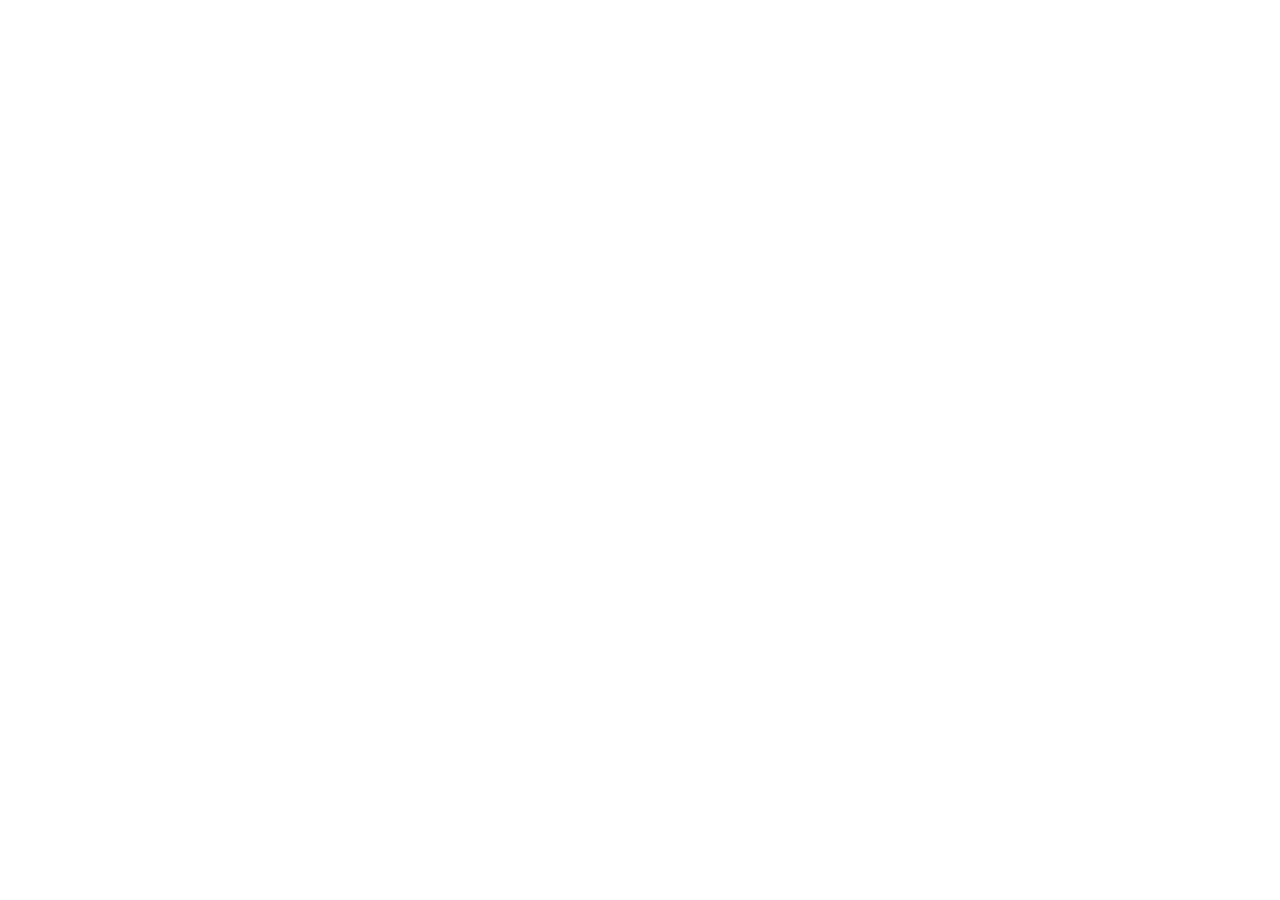
==== commit 4c7c3381: "Sincroniza livingorg-os/index.html y assets con el despliegue demo (/files/livingorg-*)" ====
--- a/livingorg-os/index.html
+++ b/livingorg-os/index.html
@@ -13,7 +13,7 @@
   <link rel="preconnect" href="https://fonts.gstatic.com" crossorigin />
   <link href="https://fonts.googleapis.com/css2?family=Montserrat:wght@500;600;700;800&family=Inter:wght@400;500;600;700&family=IBM+Plex+Mono:wght@400;500;600&display=swap" rel="stylesheet" />
 
-  <link rel="stylesheet" href="styles.css?v=20260830" />
+  <link rel="stylesheet" href="/files/livingorg-styles.css?v=202608301815" />
 </head>
 <body>
   <!-- El motor construye toda la interfaz dentro de #app -->
@@ -23,7 +23,7 @@
        El "?v=" evita que el navegador sirva una versión vieja en caché tras
        cada despliegue. Súbelo (fecha de hoy) cada vez que publiques cambios
        de config.js, app.js o styles.css. -->
-  <script src="js/config.js?v=20260830"></script>
-  <script src="js/app.js?v=20260830"></script>
+  <script src="/files/livingorg-config.js?v=202608301815"></script>
+  <script src="/files/livingorg-app.js?v=202608301815"></script>
 </body>
 </html>
